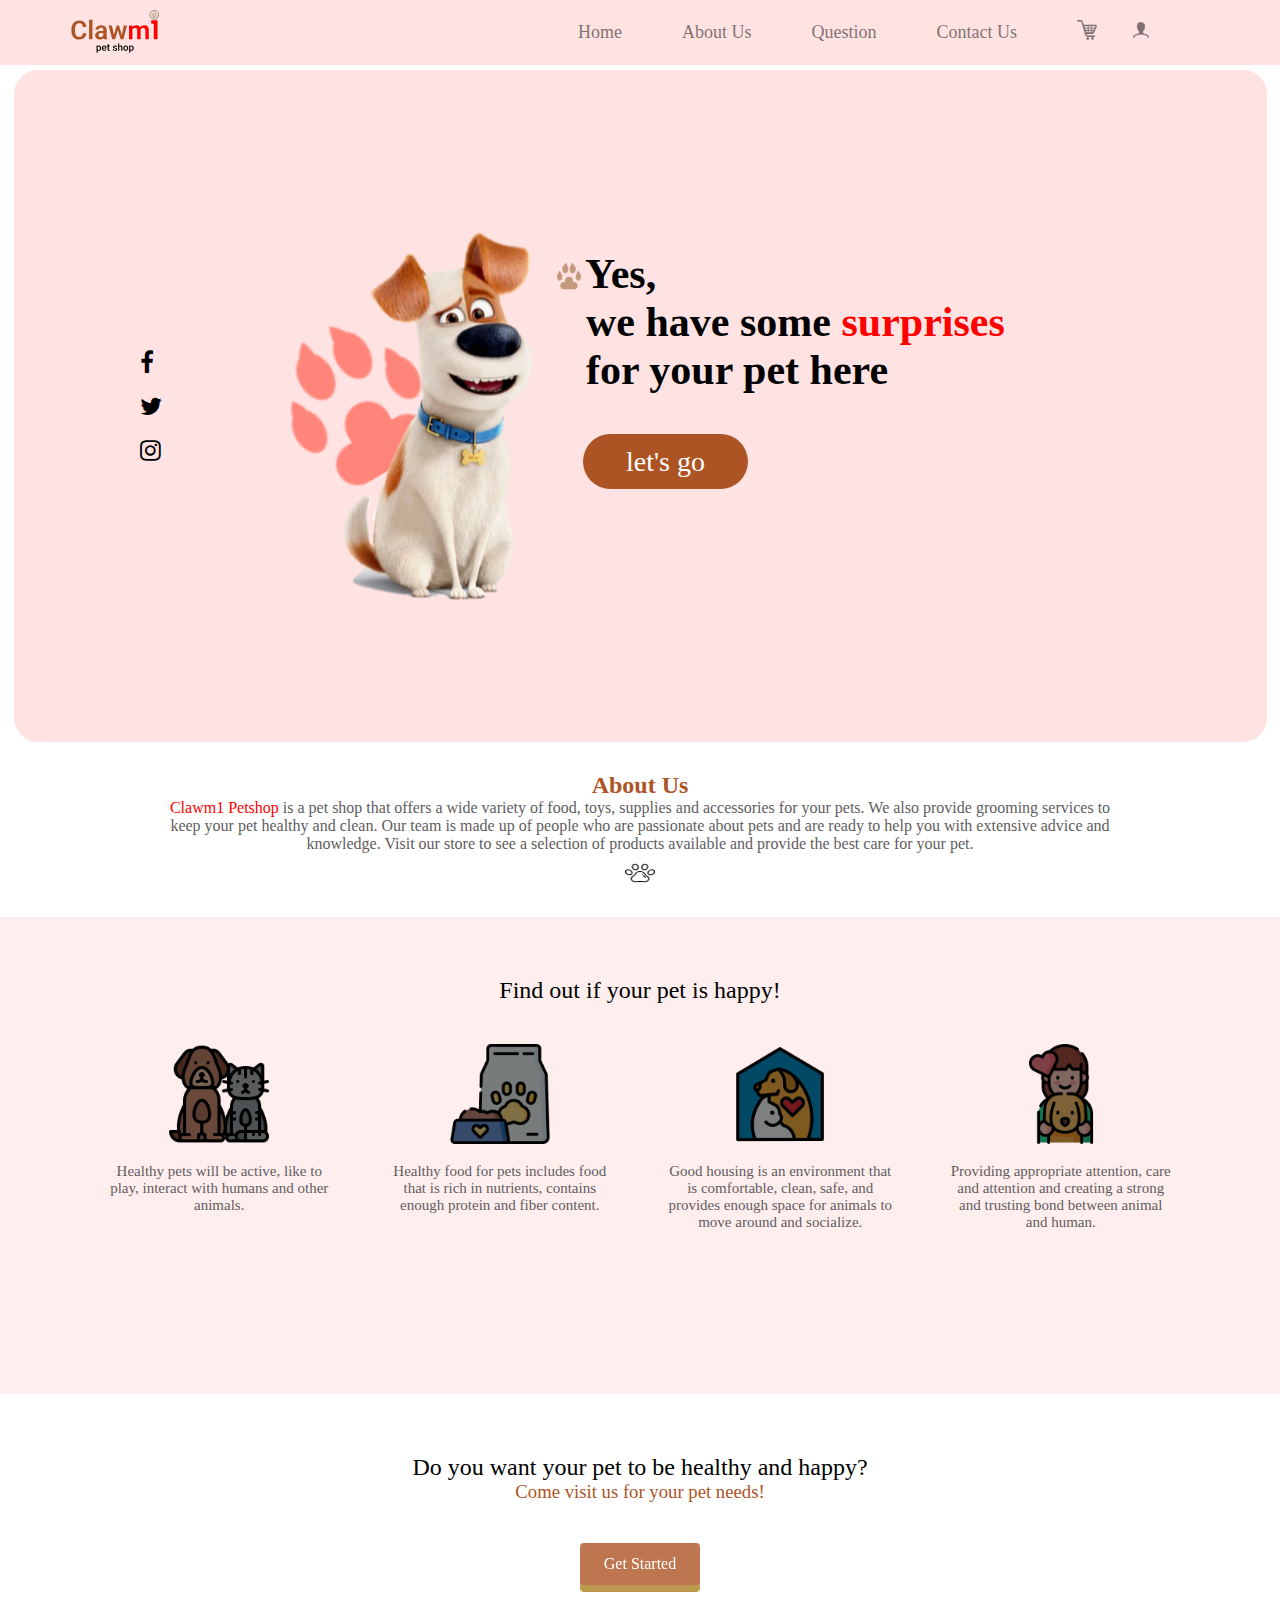
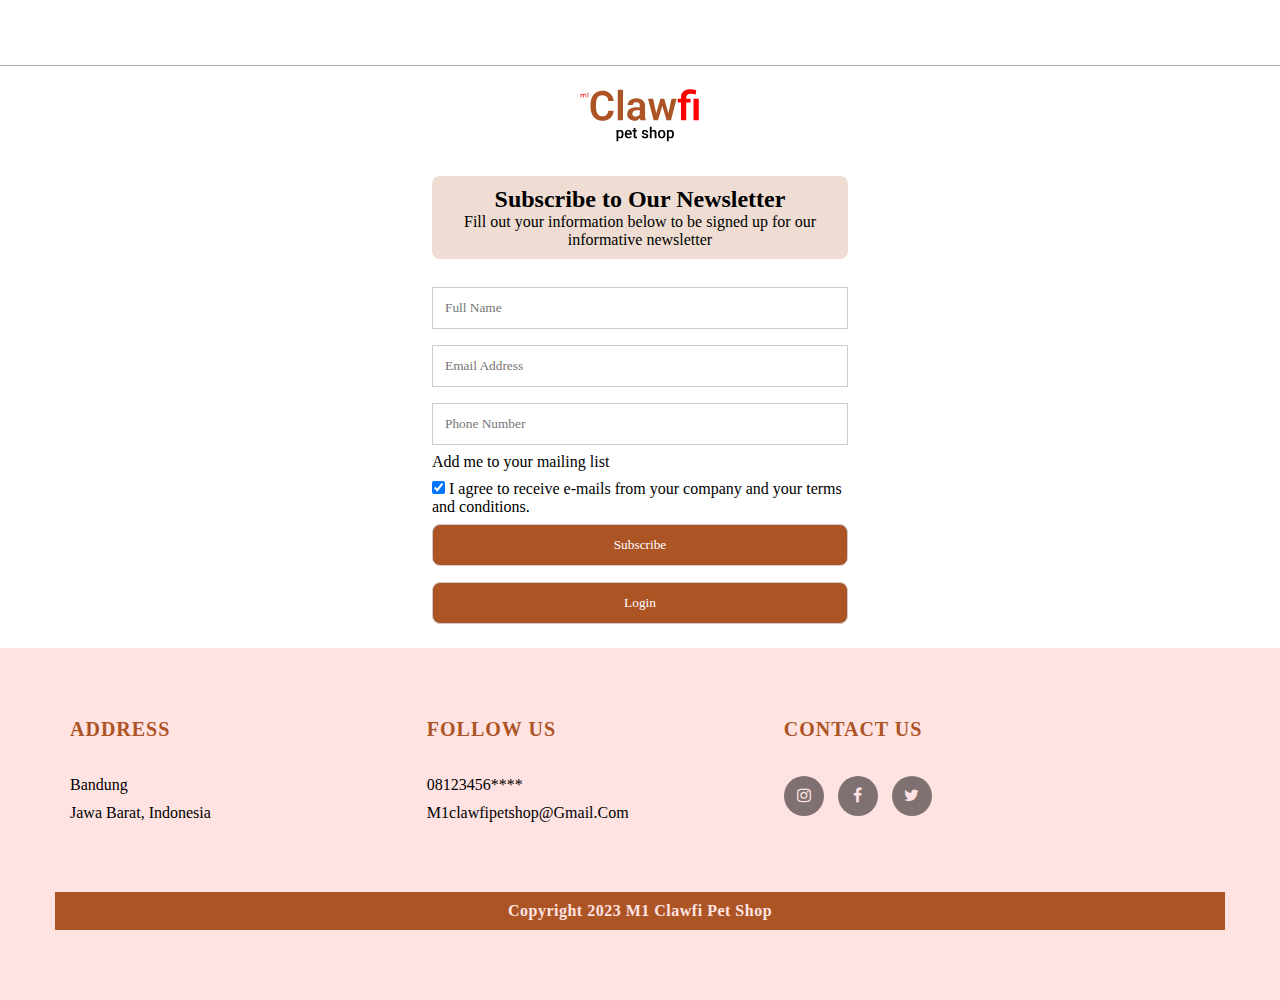
==== index.html @ f713b825 "assesment Team M1 Project" ====
<!DOCTYPE html>
<html lang="en">
    <head>
        <title>Pet Shop</title>
        <meta charset="UTF-8">
        <meta name="viewport" content="width=device-width, initial-scale=1.0">
        <!-- header part -->
        <link rel="stylesheet" href="./m1-header/stylesheet.css">
        <link rel="stylesheet" href="./m1-header/responsive.css">

        <!-- content part -->
        <link rel="stylesheet" href="./m1-content/stylesheet.css">
        <link rel="stylesheet" href="./m1-content/responsive.css">

         <!--form part-->
         <link rel="stylesheet" href="./m1-form/form.css">

         <!--footer part-->
         <link rel="stylesheet" href="./m1-footer/stylesheet.css">
         <link rel="stylesheet" href="./m1-footer/responsive.css">

        <!-- main part -->
        <link href="css/style.css" rel="stylesheet">
        <link rel="stylesheet" href="css/responsive.css">
        <link rel="stylesheet" href="//maxcdn.bootstrapcdn.com/font-awesome/4.5.0/css/font-awesome.min.css">
        <link rel="preconnect" href="https://fonts.googleapis.com">
        <link rel="preconnect" href="https://fonts.gstatic.com" crossorigin>
        <link href="https://fonts.googleapis.com/css2?family=Lato:ital,wght@0,400;0,700;1,300&display=swap" rel="stylesheet">

    </head>
    <body>
         <!-- header part -->
        <header>
            <div class="container-header">
              <div class="header-left">
                <img class="logo" src="./m1-header/asset/clawmi.svg">
              </div>
              <!-- Tambahkan ikon menu di sini -->
              <span class="fa fa-bars menu-icon"></span>
              <div class="header-right">
                <a class="link" href="#">Home</a>
                <a class="link" href="#">About Us</a>
                <a class="link" href="#">Question</a>
                <a class="link" href="#">Contact Us</a>
                <a class="btn-cart" href="#"> <img src="./m1-header/asset/icons8-shopping-cart-26.png" width="30px" height="20px"></a>
                <a class="btn-cart" href="#"> <img src="./m1-header/asset/icons8-head-massage-area-30.png" width="30px" height="20px"></a>   
            </div>
          </header>
           <!-- main part -->
        <div class="main">
            <div class="container">
                <div class="set-icon">
                    <a href="#" class="icon-item fa fa-facebook"></a>
                    <a href="#" class="icon-item fa fa-twitter"></a>
                    <a href="#" class="icon-item fa fa-instagram"></a>
                </div>
                <div class="img-wrapper">
                    <img class="paw" src="./css/assets/paweneed-1.svg" alt="paw">
                    <div class="img-wrapper-child">
                        <img class="the-dogo" src="./css/assets/dogo-max.svg" alt="dogo">
                    </div>
                </div>
                    <div class="main-text">
                        <div class="text-wrapper">
                            <span class="pawholder">
                                <img src="./css/assets/itsbrown-1.svg" alt="paw">
                            </span>
                            <h1>Yes,</h1>
                            <div class="left-dikit">
                                <h1>we have some <span class="span-text">surprises</span></h1>
                                <h1>for your pet here</h1>
                            </div>
                                <div class="btn btn-main">
                                    <a href="#">let's go</a>
                                </div>
                                <div class="set-icon-bottom">
                                    <a href="#" class="icon-res fa fa-facebook fb"></a>
                                    <a href="#" class="icon-res fa fa-twitter tw" ></a>
                                    <a href="#" class="icon-res fa fa-instagram ig"></a>
                                </div>
                                <div class="img-res">
                                    <img src="./css/assets/andro-res-nobg.png" alt="">
                                </div>
                            </div>
                        </div>
                    </div>
            </div>
        </div>
        <!-- content part -->
        <div class="about-wrapper">
            <div class="container-content">
              <div class="about-us">
                <h2>About Us</h2>
                <p>
                  <span>Clawm1 Petshop</span> is a pet shop that offers a wide variety
                  of food, toys, supplies and accessories for your pets. We also
                  provide grooming services to keep your pet healthy and clean. Our
                  team is made up of people who are passionate about pets and are
                  ready to help you with extensive advice and knowledge. Visit our
                  store to see a selection of products available and provide the best
                  care for your pet.
                </p>
                <img src="./m1-content/asset/track.png" width="30px" height="30px" />
              </div>
            </div>
          </div>
          <div class="benefit-wrapper">
            <div class="container-content">
              <div class="heading">
                <h2>Find out if your pet is happy!</h2>
              </div>
              <div class="benefits">
                <div class="benefit">
                  <div class="benefit-icon">
                    <img src="./m1-content/asset/pets.png" width="100px" height="100px" />
                  </div>
                  <p class="txt-contents">
                    Healthy pets will be active, like to play, interact with humans
                    and other animals.
                  </p>
                </div>
                <div class="benefit">
                  <div class="benefit-icon">
                    <img src="./m1-content/asset/pet-food.png" width="100px" height="100px" />
                  </div>
                  <p class="txt-contents">
                    Healthy food for pets includes food that is rich in nutrients,
                    contains enough protein and fiber content.
                  </p>
                </div>
                <div class="benefit">
                  <div class="benefit-icon">
                    <img src="./m1-content/asset/pet-house.png" width="100px" height="100px" />
                  </div>
                  <p class="txt-contents">
                    Good housing is an environment that is comfortable, clean, safe,
                    and provides enough space for animals to move around and
                    socialize.
                  </p>
                </div>
                <div class="benefit">
                  <div class="benefit-icon">
                    <img src="./m1-content/asset/dog.png" width="100px" height="100px" />
                  </div>
                  <p class="txt-contents">
                    Providing appropriate attention, care and attention and creating a
                    strong and trusting bond between animal and human.
                  </p>
                </div>
              </div>
            </div>
          </div>
          <div class="message-wrapper">
            <div class="container-content">
              <div class="heading">
                <h2>Do you want your pet to be healthy and happy?</h2>
                <h3>Come visit us for your pet needs!</h3>
              </div>
              <span class="btn-content message">Get Started</span>
            </div>
          </div>
        <!--form part-->
        <div class="container-form">
            <div class="form-logo">
              <img src="./m1-form/clawlogo.svg" alt="" />
            </div>
            <div class="form-detail">
              <h2>Subscribe to Our Newsletter</h2>
              <p>
                Fill out your information below to be signed up for our informative
                newsletter
              </p>
            </div>
      
            <div class="form-input">
              <form action="#">
                <input type="text" placeholder="Full Name" name="name" required />
                <input type="text" placeholder="Email Address" name="mail" required />
                <input type="text" placeholder="Phone Number" name="phone" required />
                <label>Add me to your mailing list</label><br />
                <input type="checkbox" checked="checked" name="subscribe" /> I agree
                to receive e-mails from your company and your terms and conditions.
                <div class="button-form">
                  <div class="submit">
                    <input type="submit" value="Subscribe" />
                  </div>
                  <div class="login">
                    <input type="submit" value="Login" />
                  </div>
                </div>
              </form>
            </div>
          </div>
        <!--footer part-->
        <div class="footer">
            <div class="container-footer">
                <div class="row">
                    <div class="footer-item">
                        <h3>ADDRESS</h3>
                        <ul>
                            <li><a href="#">Bandung</a></li>
                            <li><a href="#">Jawa Barat, Indonesia</a></li>
                        </ul>
                    </div>
            
                    <div class="footer-item">
                        <h3>FOLLOW US</h3>
                        <ul>
                            <li><a href="#">08123456****</a></li>
                            <li><a href="#">m1clawfipetshop@gmail.com</a></li>
                        </ul>
                    </div>
            
                    <div class="footer-item">
                        <h3>CONTACT US</h3>
                        <div class="btn-footer">
                            <a href="#" class="btn instagram" ><span class="fa fa-instagram"></span></a>
                            <a href="#" class="btn facebook" ><span class="fa fa-facebook"></span></a>
                            <a href="#" class="btn twitter" ><span class="fa fa-twitter"></span></a>
                        </div>
                    </div>
                </div>
                <div class="footer-copyright">
                    <h4>Copyright 2023 M1 Clawfi Pet Shop</h4>
                </div>
            </div>
        </div>
    </body>
</html>
---- m1-header/stylesheet.css ----
* {
    box-sizing: border-box;
  }
  
  body {
    margin: 0;
    font-family: "Poppins";
  }
  
  a {
    text-decoration: none;
  }
  
  .clear {
    clear: left;
  }
  
  .container-header {
    max-width: 1170px;
    width: 100%;
    padding: 0 15px;
    margin: 0 auto;
  }
  
  header {
    height: 65px;
    width: 100%;
    background-color: #ffe3e3;
    position :fixed;
    top: 0; 
    z-index: 10;
  }
  
  .logo {
    width: 90px;
    margin-top: 10px;
    
  }
  
  .header-left {
    float: left;
  }
  
  .header-right {
    float: right;
    margin-right: 40px;
  }
  
  .link{
    line-height: 65px;
    font-size: 18px;
    padding: 0 30px;
    color: #000000;
    float: left;
    opacity: 0.5;
    transition: all 0.5s;
    text-decoration: none;
    
 }
  
  .link:hover {
    color: #000000 ;
    padding: 0 30px;
    opacity: 0.3px;
    font-size: 20px;
    text-decoration: underline #da4525;
    transition: 0.5s ease;
    opacity: 1;

 }
 
 .btn-cart img {
    width: 50px;
    opacity: 0.5;
    margin-top: 20px;
    padding-left: 30px;
  }

  .btn-cart img:hover {
    filter: brightness(50%);
    transform: scale(1.1);
    opacity: 1;
  }

  /* Tambahkan CSS untuk menu-icon */
  .menu-icon{
    color: #ffe3e3;
    float: right;
    font-size: 50px;
    padding: 10px 0;
    /* Gantikan property display ke none */
    display:none;
    margin-right: 5px;
  }
---- m1-header/responsive.css ----
/* Untuk Tablet */
@media only screen and (max-width: 1000px){
  .header-right a{
    font-size: 14px;
    padding: 10px;
  }

  .link:hover {
    color: #000000 ;
    padding: 0 30px;
    opacity: 0.3px;
    font-size: 10px;
    text-decoration: underline #da4525;
    transition: 0.5s ease;
    opacity: 1;
}

  .container-header span{
    font-size: 32px;
  }
}
  /* Untuk Smartphone */
  @media only screen and (max-width: 670px) {
    .header-right{
      display:none;
    }
    .menu-icon{
      color: #ad5425;
      font-size: 32px;
      line-height: 30px;
    }

  }
---- m1-content/stylesheet.css ----
* {
  box-sizing: border-box;
}

body {
  margin: 0;
  font-family: "Poppins";
}

a {
  text-decoration: none;
}

.container-content {
  width: 100%;
  padding: 0 15px;
  margin: 0 auto;
}

.about-wrapper {
  padding-left: 5%;
  padding-right: 5%;
  background-color: white;
  text-align: center;
}

.about-us {
  padding: 30px 80px 30px 80px;
}

.about-us h2 {
  color: #ad5425;
}

.about-us p {
  color: #5f5d60;
}

.about-us span {
  color: #ff0000;
}

.about-us img {
  padding-top: 10px;
}

.benefit-wrapper {
  padding-left: 5%;
  padding-right: 5%;
  padding-bottom: 350px;
  background-color: #ffeeee;
  text-align: center;
}

.heading {
  padding-top: 60px;
  padding-bottom: 40px;
}

.heading h2 {
  font-weight: normal;
  color: #000000;
}

.heading h3 {
  color: #ad5425;
}

.benefit {
  float: left;
  width: 25%;
}

.benefit-icon {
  position: relative;
}

.benefit-icon img {
  cursor: pointer;
  transition: transform 2s, filter 1.5s ease-in-out;
  transform-origin: center center;
  filter: brightness(50%);
}

.benefit-icon img:hover {
  filter: brightness(100%);
  transform: scale(1.3);
}

.txt-contents {
  width: 80%;
  display: inline-block;
  margin-top: 15px;
  font-size: 15px;
  color: #5f5d60;
}

.heading h3 {
  font-weight: normal;
}

.message-wrapper {
  border-bottom: 1px solid #b3aeb5;
  padding-bottom: 80px;
  text-align: center;
}

.message {
  padding: 15px 40px;
  background-color: #ad5425;
  cursor: pointer;
  box-shadow: 0 7px #ad8025;
}

.message:active {
  position: relative;
  top: 7px;
  box-shadow: none;
}

.btn-content {
  padding: 12px 24px;
  color: white;
  display: inline-block;
  opacity: 0.8;
  border-radius: 4px;
}

.btn-content:hover {
  opacity: 1;
}
---- m1-content/responsive.css ----
/* Untuk Tablet */
@media all and (max-width: 1000px) {
  .heading h2 {
    font-size: 20px;
  }
  .benefit {
    width: 50%;
    padding-bottom: 50px;
  }
  .benefit-wrapper {
    height: 800px;
  }
}

/* Untuk Smartphone */
@media all and (max-width: 670px) {
  .about-us {
    width: 100%;
    padding-bottom: 50px;
    height: 300px;
    overflow-y: scroll;
  }

  .about-us h2 {
    font-size: 24px;
    padding-bottom: 25px;
  }

  .btn-content {
    width: 100%;
  }

  .heading h2 {
    font-size: 20px;
  }

  .benefit {
    width: 100%;
    padding-bottom: 50px;
  }

  .benefit-wrapper {
    height: 1300px;
  }
}
---- m1-form/form.css ----
/*START STYLE CSS FOR UNIVERSAL */
* {
  margin: 0;
  padding: 0;
  box-sizing: border-box;
}
/*END STYLE CSS FOR UNIVERSAL */

/*START STYLE CSS FORMULIR */
input[type="text"] {
  width: 100%;
  padding: 12px;
  margin: 8px 0;
  display: inline-block;
  border: 1px solid #ccc;
  box-sizing: border-box;
}
label {
  margin-top: 20px;
}
input[type="checkbox"] {
  margin: 0;
  margin-top: 10px;
}
input[type="submit"] {
  background-color: #ad5425;
  color: white;
  border: none;
  width: 100%;
  padding: 12px;
  margin: 8px 0;
  border-radius: 8px;
  display: inline-block;
  border: 1px solid #ccc;
  box-sizing: border-box;
  cursor: pointer;
}

input[type="submit"]:hover {
  opacity: 0.8;
}

.container-form {
  width: 35%;
  padding: 16px;
  margin: 0 auto;
}
.form-logo {
  text-align: center;
}
.form-logo img {
  width: 30%;
}
.form-detail {
  width: 100%;
  padding: 10px;
  background-color: rgba(173, 84, 37, 0.2);
  margin-top: 30px;
  margin-bottom: 20px;
  text-align: center;
  border-radius: 8px;
}
/*END STYLE CSS FORMULIR */

/* START RESPONSIVE STYLE CSS FORMULIR */

/*untuk layar device berukuran besar*/
@media all and (max-width: 1000px) {
  .container-form {
    width: 50%;
  }
}

/*untuk layar device berukuran sedang*/
@media all and (max-width: 670px) {
  .container-form {
    width: 80%;
  }
}

/*untuk layar device berukuran kecil*/
@media all and (max-width: 450px) {
  .container-form {
    width: 100%;
  }
}
/* END RESPONSIVE STYLE CSS FORMULIR */
---- m1-footer/stylesheet.css ----
* {
    margin: 0;
    padding: 0;
}

.footer {
    background-color: #ffe3e3;
    box-sizing: border-box;
    padding: 70px 0;
}

.container-footer {
    max-width: 1170px;
    margin: auto;
}

.row {
    display: flex;
    flex-wrap: wrap;
}

ul {
    list-style: none;
}

.footer-item {
    width: 30.5%;
    padding: 0 15px;
}

.footer-item h3 {
    color: #ad5425;
    font-size: 20px;
    margin-bottom: 35px;
    letter-spacing: 1px;
    text-transform: capitalize;
    position: relative;
}

.footer-item ul li {
    margin-bottom: 10px;
}

.footer-item ul li a {
    font-size: 16px;
    color: black;
    text-decoration: none;
    text-transform: capitalize;
    display: block;
    cursor: default;
    transition: all 0.3s ease;
}

.footer-item .btn-footer a {
    color: #ffe3e3;
    text-align: center;
    display: inline-block;
    height: 40px;
    width: 40px;
    background-color: rgba(0, 0, 0, 0.5);
    margin: 0 10px 10px 0px;
    line-height: 40px;
    border-radius: 50%;
    transition: all 0.5s ease;
}

.footer-item .btn-footer a:hover {
    color: white;
    background-color: black;
}

.footer-copyright {
    background-color: #ad5425;
    color: #ffe3e3;
    text-align: center;
    width: 100%;
    font-size: 16px;
    letter-spacing: 0.5px;
    padding: 10px 0;
    margin-top: 60px;
}
---- m1-footer/responsive.css ----
@media (max-width: 1000px) {
    .footer-item {
        width: 100%;
    }
}

@media (max-width: 670px) {
    .footer-item {
        width: 100%;
        padding: 0 15px;
        margin-bottom: 30px;
    }
}
---- css/style.css ----
* {
    box-sizing: border-box;
    font-family: poppins;
  }

html, body,
ul, ol, li,
h1, h2, h3, h4, h5, h6, p, div {
  margin: 0;
  padding: 0;
}
.main{
   margin: auto ;
   max-width: 1253px;
   height: 672px;
   align-items: center;
   background-color: #ffe3e3;
   border-radius: 24px;
   margin-top: 70px;
}
.container{
 display: flex;
 max-width: 1170px;
 padding: 0 15px;
 margin: 0 auto;
 transition: all 0.5s;
}
.img-wrapper{
    padding-right: 30px;
    margin-left: 75px;
    position: relative;
    width: 306px;
}

.paw{
    width: 205px;
    height: 205px;
    padding-top: 20px;
    transform: rotate(-30deg);
    position: relative;
    bottom: -220px;
}

.img-wrapper-child{
    position: absolute;
    top: 100px;
}
.the-dogo{
    width: 306px;
    height: 494px;
    padding-left: 70px;
}


.icon-item{
    text-decoration: none;
    display: inline-block;
    padding: 10px;
    color: black;
    transition: all 0.5s;
}
.set-icon{
    display: flex;
    flex-direction: column;
    justify-content: center;
    height: 672px;
    font-size: 24px;
    margin-left: 60px;

}

.pawholder img{
    width: 32px;
    float: left; 
    padding-top: 10px;
}

.main-text{
   padding-left: 20px;
   height: 672px;
   padding: 180px 0 100px 0
}

.text-wrapper{
    margin: 0;
    width: 540px;
    height: auto;

}
.text-wrapper h1{
    font-size: 42px;
}
.left-dikit{
    margin-left: 33px;
}

.span-text{
    color: #ff0000;
}

.btn{
    width: 165px;
    height: 55px;
    opacity: 1;
    transition: all 0.5s;
}

.btn:hover{
    opacity: 0.5;
}

.btn-main{
    background-color: #ad5425;
    border-radius: 50px;
    text-align: center;
    line-height: 55px;
    margin-top: 40px;
    margin-left: 30px;
}

.btn-main a{
    text-decoration: none;
    color: white;
    font-size: 28px;
}

.clear{
    clear: left;
}

.set-icon-bottom{
    display: none;
    margin-top: 50px;
    font-size: 42px;
}

.img-res{
    display: none;
}
---- css/responsive.css ----
@media only screen and (max-width: 1000px){

    .img-wrapper-child img{
        width: 100%;
    }
    
    .text-wrapper h1{
        font-size: 32px;
        padding-left: 20px;
    }

    .set-icon{
        display: none;
    }

    .icon-res{
        padding: 30px;
        font-size: 32px;
        transition: all 0.5s;
    }
    
    .img-wrapper{
        margin-left: 0;
       
    }
    .left-dikit{
        margin-left: 18px;
    }

    .set-icon-bottom{
        display: block;
    }
    .set-icon-bottom a{
        font-size: 32;
    }
    .fb{
        color: #4267B2;
        opacity: 0.5;
    }

    .fb:hover{
        opacity: 1;
    }

    .tw{
        color: #1DA1F2;
        opacity: 0.5;
    }
    .tw:hover{
        opacity: 1;
    }

    .ig{
        color: #f09433; 
        opacity: 0.5;
    }

    .ig:hover{
        opacity: 1;
    }
}

@media only screen and (max-width: 670px){
    .main{
        padding: 0 20px;
        height: 650px;
    }
    
    .pawholder img{
        padding-top: 0;
    }

    .text-wrapper{
        width: 100%;
    }
    .img-wrapper{
        display: none;
    }

    .container{
        max-width: 670px;
        margin: 0;
        padding: 0;
    }

    .left-dikit{
        margin-left: 18px;
    }

    .text-wrapper h1{
        font-size: 24px;
    }
    
    .set-icon-bottom{
        display: block;
        margin-top: 20px;
        text-align: center;
    }

    .icon-res{
        text-decoration: none;
        display: inline-block;
        font-size: 42px;
        padding-top: 0;
    }

    .main-text{
        padding: 100px 0 50px 0;
        width: 100%;
    }

    .btn{
        opacity: 1;
        height: 40px;
        width: 50%;
    }

    .btn-main{
        width: 100%;
        margin-right: 33px;
        line-height: 40px;
        margin-left: 0;
        padding: 0 20px;
    }
    .btn-main a{
        font-size: 24px;
    }

    .space-right{
        display: block;
        margin-right: 33px;
    }

    .img-res{
        display: block;
        background-size: cover;
    }

    .img-res img{
        width:100%;
        transition: all 0.5s;
    }

    
}


.icon-res{
    text-decoration: none;
    display: inline-block;
}

.space-right{
    display: none;
}
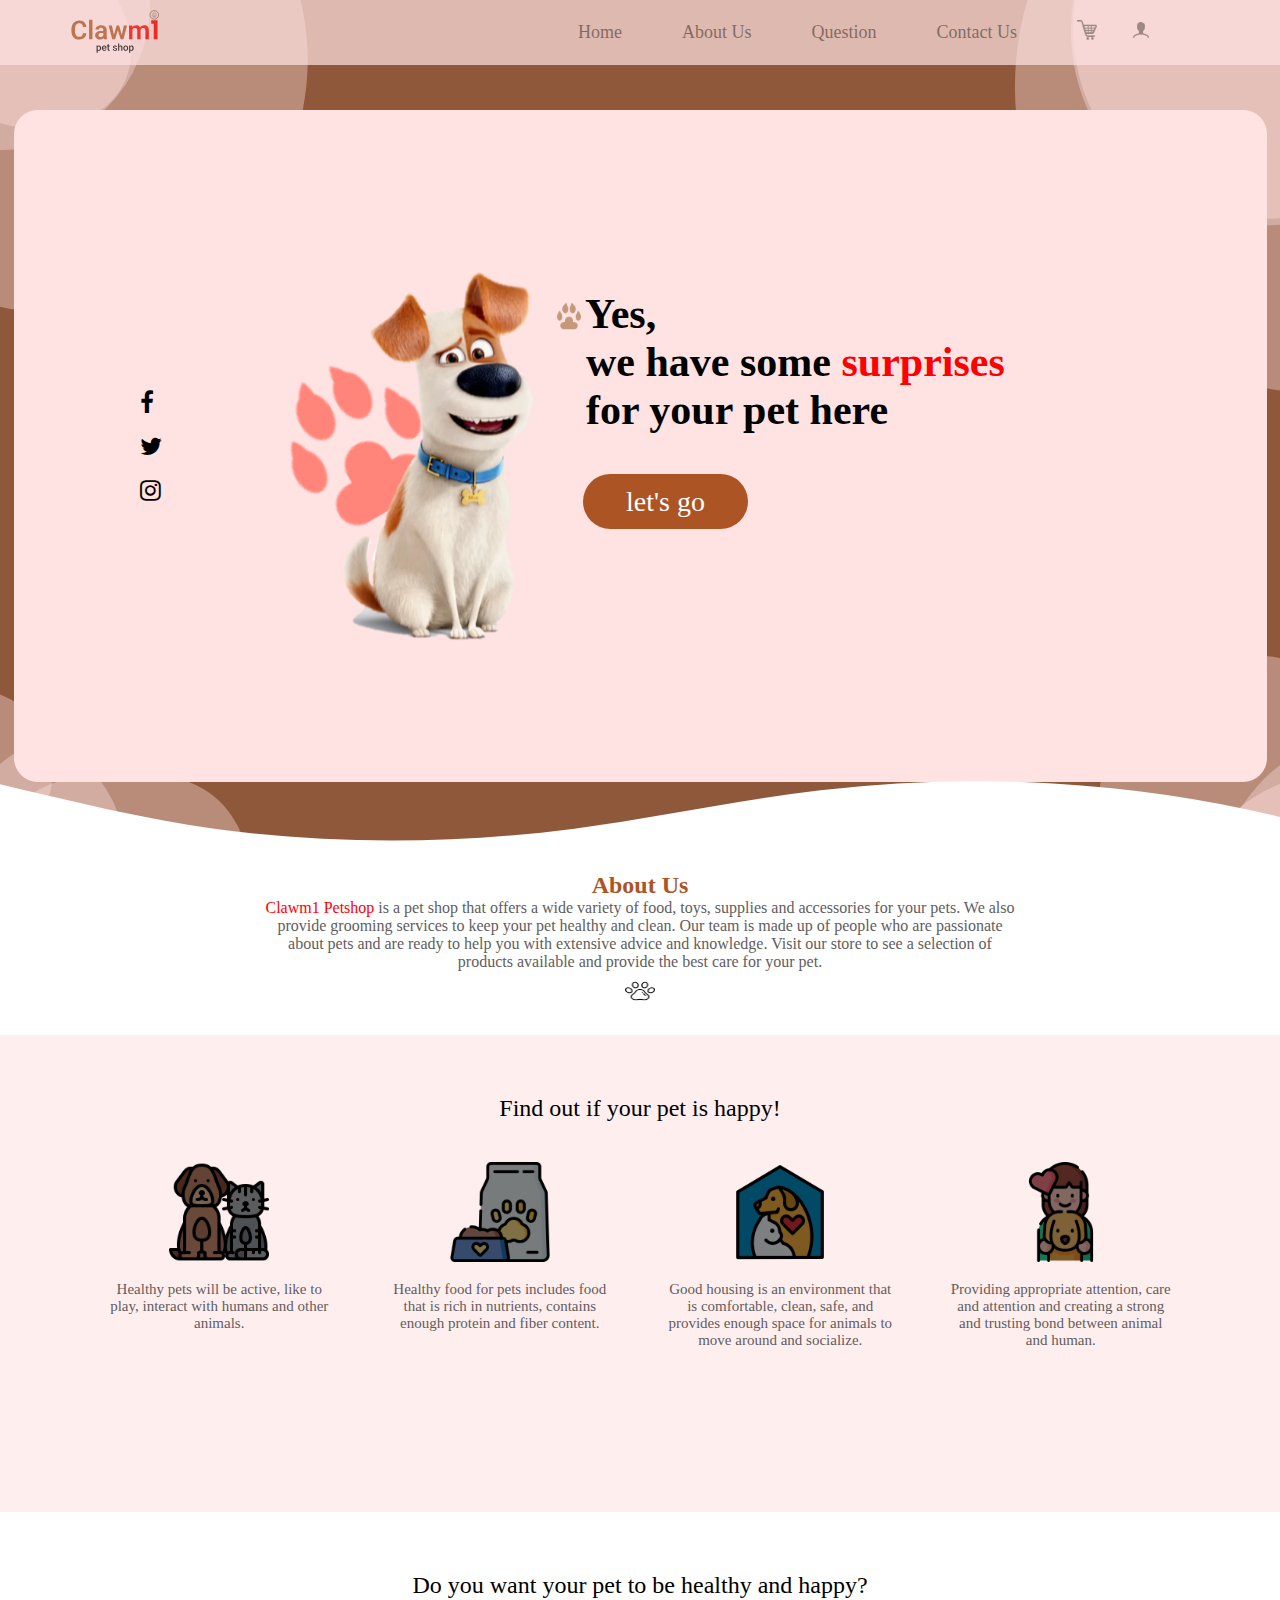
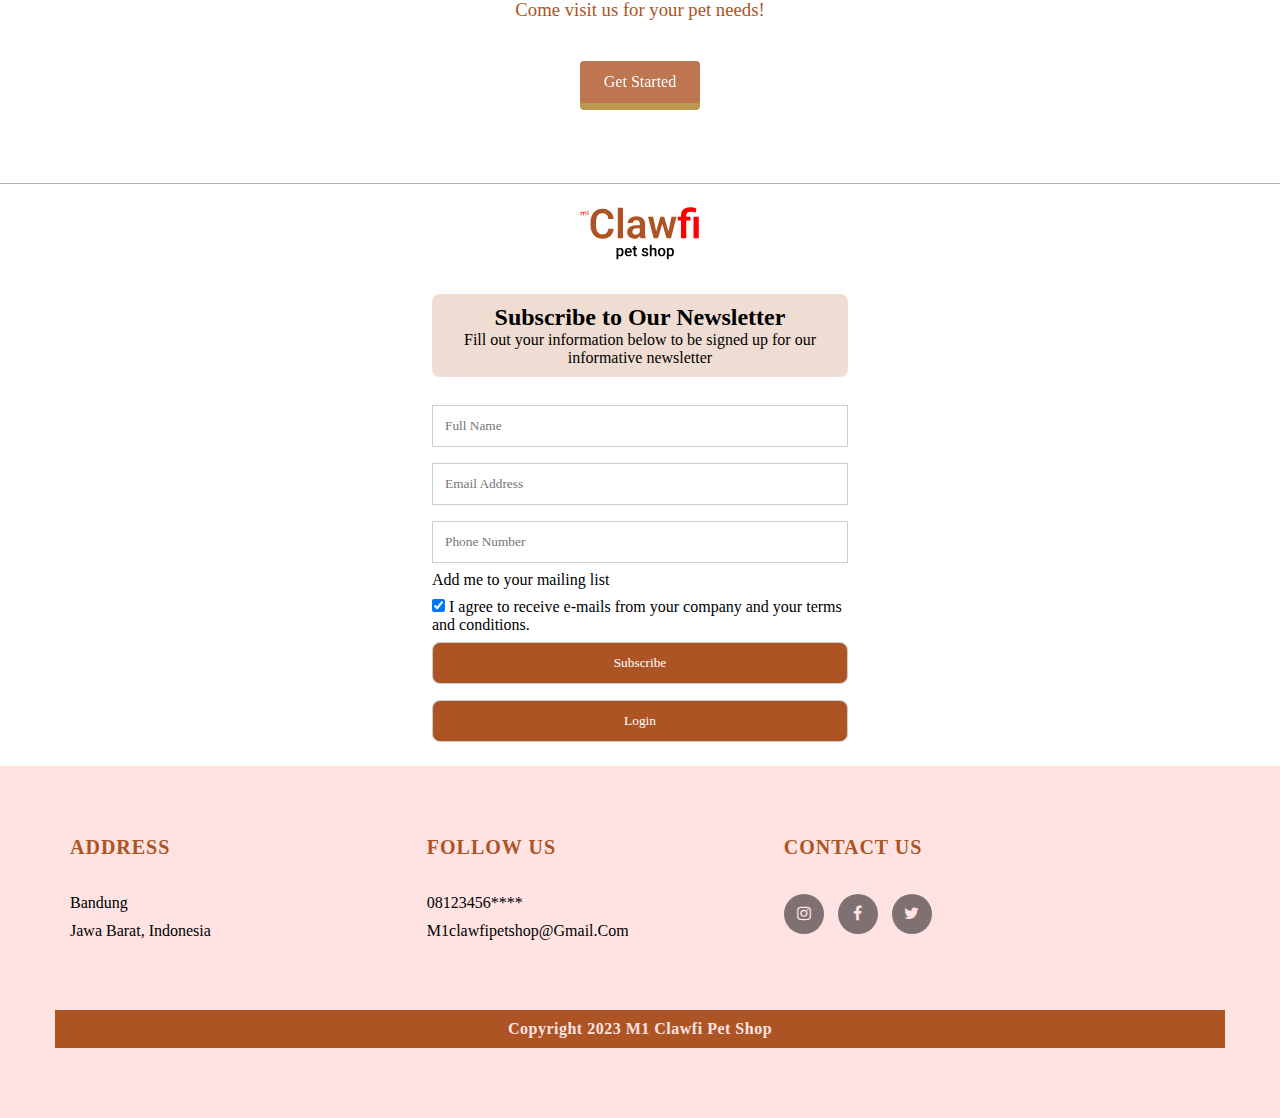
==== commit 4a3a1456: "update bagian main dan header" ====
--- a/index.html
+++ b/index.html
@@ -47,6 +47,7 @@
             </div>
           </header>
            <!-- main part -->
+        <div class="main-wrapper">
         <div class="main">
             <div class="container">
                 <div class="set-icon">
@@ -85,7 +86,13 @@
                         </div>
                     </div>
             </div>
+            <div class="custom-shape-divider-bottom-1679064537">
+              <svg data-name="Layer 1" xmlns="http://www.w3.org/2000/svg" viewBox="0 0 1200 120" preserveAspectRatio="none">
+                  <path d="M321.39,56.44c58-10.79,114.16-30.13,172-41.86,82.39-16.72,168.19-17.73,250.45-.39C823.78,31,906.67,72,985.66,92.83c70.05,18.48,146.53,26.09,214.34,3V0H0V27.35A600.21,600.21,0,0,0,321.39,56.44Z" class="shape-fill"></path>
+              </svg>
+          </div>
         </div>
+      </div>
         <!-- content part -->
         <div class="about-wrapper">
             <div class="container-content">
--- a/m1-header/stylesheet.css
+++ b/m1-header/stylesheet.css
@@ -29,6 +29,7 @@
     position :fixed;
     top: 0; 
     z-index: 10;
+    opacity: 0.7;
   }
   
   .logo {
--- a/m1-header/responsive.css
+++ b/m1-header/responsive.css
@@ -7,9 +7,10 @@
 
   .link:hover {
     color: #000000 ;
-    padding: 0 30px;
+    padding-top: 30px;
+    padding: 0 20px;
     opacity: 0.3px;
-    font-size: 10px;
+    font-size: 14px;
     text-decoration: underline #da4525;
     transition: 0.5s ease;
     opacity: 1;
@@ -17,6 +18,19 @@
 
   .container-header span{
     font-size: 32px;
+  }
+
+  .btn-cart img{
+    width: auto;
+    padding-left: 20px;
+  }
+
+  .header-right{
+    margin-right: 10px;
+  }
+
+  .link{
+    line-height: 45px;
   }
 }
   /* Untuk Smartphone */
--- a/m1-content/stylesheet.css
+++ b/m1-content/stylesheet.css
@@ -25,7 +25,7 @@
 }
 
 .about-us {
-  padding: 30px 80px 30px 80px;
+  padding: 30px 180px 30px 180px;
 }
 
 .about-us h2 {
--- a/m1-content/responsive.css
+++ b/m1-content/responsive.css
@@ -1,5 +1,10 @@
 /* Untuk Tablet */
 @media all and (max-width: 1000px) {
+
+  .about-us {
+    padding: 30px 10px 30px 10px;
+  }
+
   .heading h2 {
     font-size: 20px;
   }
@@ -17,8 +22,7 @@
   .about-us {
     width: 100%;
     padding-bottom: 50px;
-    height: 300px;
-    overflow-y: scroll;
+    height: 450px;
   }
 
   .about-us h2 {
@@ -40,6 +44,6 @@
   }
 
   .benefit-wrapper {
-    height: 1300px;
+    height: 1250px;
   }
 }
--- a/css/style.css
+++ b/css/style.css
@@ -9,14 +9,20 @@
   margin: 0;
   padding: 0;
 }
+
+.main-wrapper{
+    padding: 30px 0;
+    position: relative;
+    background-image: url("data:image/svg+xml,%3csvg xmlns='http://www.w3.org/2000/svg' version='1.1' xmlns:xlink='http://www.w3.org/1999/xlink' xmlns:svgjs='http://svgjs.com/svgjs' width='1440' height='1000' preserveAspectRatio='none' viewBox='0 0 1440 1000'%3e%3cg mask='url(%26quot%3b%23SvgjsMask1048%26quot%3b)' fill='none'%3e%3crect width='1440' height='1000' x='0' y='0' fill='rgba(143%2c 88%2c 58%2c 1)'%3e%3c/rect%3e%3cpath d='M-193.16 59.82 a252.98 252.98 0 1 0 505.96 0 a252.98 252.98 0 1 0 -505.96 0z' fill='rgba(255%2c 227%2c 227%2c 0.38)' class='triangle-float1'%3e%3c/path%3e%3cpath d='M-139.99 6.66 a146.65 146.65 0 1 0 293.3 0 a146.65 146.65 0 1 0 -293.3 0z' fill='rgba(255%2c 227%2c 227%2c 0.38)' class='triangle-float2'%3e%3c/path%3e%3cpath d='M40.906%2c131.672C74.604%2c131.559%2c108.779%2c119.002%2c125.358%2c89.664C141.719%2c60.711%2c134.795%2c25.069%2c117.034%2c-3.047C100.538%2c-29.161%2c71.779%2c-43.074%2c40.906%2c-44.024C8.037%2c-45.036%2c-26.142%2c-35.741%2c-43.797%2c-7.997C-62.639%2c21.611%2c-62.728%2c60.224%2c-44.53%2c90.232C-26.939%2c119.239%2c6.982%2c131.785%2c40.906%2c131.672' fill='rgba(255%2c 227%2c 227%2c 0.38)' class='triangle-float2'%3e%3c/path%3e%3cpath d='M1020.03 86.64 a306.61 306.61 0 1 0 613.22 0 a306.61 306.61 0 1 0 -613.22 0z' fill='rgba(255%2c 227%2c 227%2c 0.38)' class='triangle-float1'%3e%3c/path%3e%3cpath d='M1076.07 30.59 a194.52 194.52 0 1 0 389.04 0 a194.52 194.52 0 1 0 -389.04 0z' fill='rgba(255%2c 227%2c 227%2c 0.38)' class='triangle-float1'%3e%3c/path%3e%3cpath d='M1078.17 28.51 a190.34 190.34 0 1 0 380.68 0 a190.34 190.34 0 1 0 -380.68 0z' fill='rgba(255%2c 227%2c 227%2c 0.38)' class='triangle-float1'%3e%3c/path%3e%3cpath d='M-107.62 774.28 a81.9 81.9 0 1 0 163.8 0 a81.9 81.9 0 1 0 -163.8 0z' fill='rgba(255%2c 227%2c 227%2c 0.38)' class='triangle-float2'%3e%3c/path%3e%3cpath d='M94.942%2c1040.03C149.347%2c1040.668%2c204.141%2c1020.801%2c232.292%2c974.241C261.337%2c926.202%2c261.885%2c863.135%2c229.71%2c817.133C200.967%2c776.037%2c144.938%2c773.934%2c94.942%2c777.864C53.019%2c781.159%2c16.178%2c801.047%2c-7.529%2c835.78C-35.417%2c876.638%2c-59.123%2c926.868%2c-36.94%2c971.084C-13.099%2c1018.606%2c41.779%2c1039.407%2c94.942%2c1040.03' fill='rgba(255%2c 227%2c 227%2c 0.38)' class='triangle-float3'%3e%3c/path%3e%3cpath d='M42.884%2c949.463C77.224%2c947.941%2c97.922%2c914.212%2c112.558%2c883.11C124.726%2c857.253%2c124.973%2c828.458%2c111.745%2c803.127C97.33%2c775.522%2c74.026%2c749.741%2c42.884%2c749.685C11.675%2c749.629%2c-10.748%2c775.883%2c-26.405%2c802.88C-42.132%2c829.996%2c-51.775%2c861.461%2c-38.379%2c889.801C-22.987%2c922.363%2c6.902%2c951.058%2c42.884%2c949.463' fill='rgba(255%2c 227%2c 227%2c 0.38)' class='triangle-float3'%3e%3c/path%3e%3cpath d='M1098.84 807.84 a149 149 0 1 0 298 0 a149 149 0 1 0 -298 0z' fill='rgba(255%2c 227%2c 227%2c 0.38)' class='triangle-float3'%3e%3c/path%3e%3cpath d='M1329.756%2c1020.129C1379.35%2c1020.07%2c1430.055%2c1004.904%2c1456.148%2c962.729C1483.482%2c918.547%2c1481.841%2c861.935%2c1455.234%2c817.311C1429.246%2c773.726%2c1380.388%2c747.362%2c1329.756%2c750.754C1283.912%2c753.825%2c1253.948%2c792.939%2c1230.37%2c832.375C1205.89%2c873.319%2c1180.52%2c920.871%2c1202.838%2c963.032C1226.099%2c1006.976%2c1280.035%2c1020.189%2c1329.756%2c1020.129' fill='rgba(255%2c 227%2c 227%2c 0.38)' class='triangle-float2'%3e%3c/path%3e%3cpath d='M1357.047%2c1065.984C1413.975%2c1065.801%2c1471.445%2c1048.731%2c1502.565%2c1001.062C1536.632%2c948.88%2c1546.308%2c879.682%2c1513.099%2c826.95C1481.472%2c776.73%2c1416.36%2c767.931%2c1357.047%2c769.993C1302.138%2c771.902%2c1248.144%2c790.785%2c1218.717%2c837.182C1187.134%2c886.98%2c1179.39%2c951.539%2c1209.899%2c1002.002C1239.558%2c1051.058%2c1299.722%2c1066.168%2c1357.047%2c1065.984' fill='rgba(255%2c 227%2c 227%2c 0.38)' class='triangle-float1'%3e%3c/path%3e%3c/g%3e%3cdefs%3e%3cmask id='SvgjsMask1048'%3e%3crect width='1440' height='1000' fill='white'%3e%3c/rect%3e%3c/mask%3e%3cstyle%3e %40keyframes float1 %7b 0%25%7btransform: translate(0%2c 0)%7d 50%25%7btransform: translate(-10px%2c 0)%7d 100%25%7btransform: translate(0%2c 0)%7d %7d .triangle-float1 %7b animation: float1 5s infinite%3b %7d %40keyframes float2 %7b 0%25%7btransform: translate(0%2c 0)%7d 50%25%7btransform: translate(-5px%2c -5px)%7d 100%25%7btransform: translate(0%2c 0)%7d %7d .triangle-float2 %7b animation: float2 4s infinite%3b %7d %40keyframes float3 %7b 0%25%7btransform: translate(0%2c 0)%7d 50%25%7btransform: translate(0%2c -10px)%7d 100%25%7btransform: translate(0%2c 0)%7d %7d .triangle-float3 %7b animation: float3 6s infinite%3b %7d %3c/style%3e%3c/defs%3e%3c/svg%3e");
+}
 .main{
    margin: auto ;
    max-width: 1253px;
    height: 672px;
-   align-items: center;
    background-color: #ffe3e3;
    border-radius: 24px;
-   margin-top: 70px;
+   margin-top: 80px;
+   margin-bottom: 30px;
 }
 .container{
  display: flex;
@@ -136,4 +142,25 @@
 
 .img-res{
     display: none;
+}
+
+.custom-shape-divider-bottom-1679064537 {
+    position: absolute;
+    bottom: 0;
+    left: 0;
+    width: 100%;
+    overflow: hidden;
+    line-height: 0;
+    transform: rotate(180deg);
+}
+
+.custom-shape-divider-bottom-1679064537 svg {
+    position: relative;
+    display: block;
+    width: calc(134% + 1.20px);
+    height: 110px;
+}
+
+.custom-shape-divider-bottom-1679064537 .shape-fill {
+    fill: #FFFFFF;
 }--- a/css/responsive.css
+++ b/css/responsive.css
@@ -1,4 +1,15 @@
 @media only screen and (max-width: 1000px){
+    .main-wrapper{
+        background-image: none;
+    }
+
+    .custom-shape-divider-bottom-1679064537 svg{
+        display: none;
+    }
+
+    .main{
+        margin-top: 50px;
+    }
 
     .img-wrapper-child img{
         width: 100%;
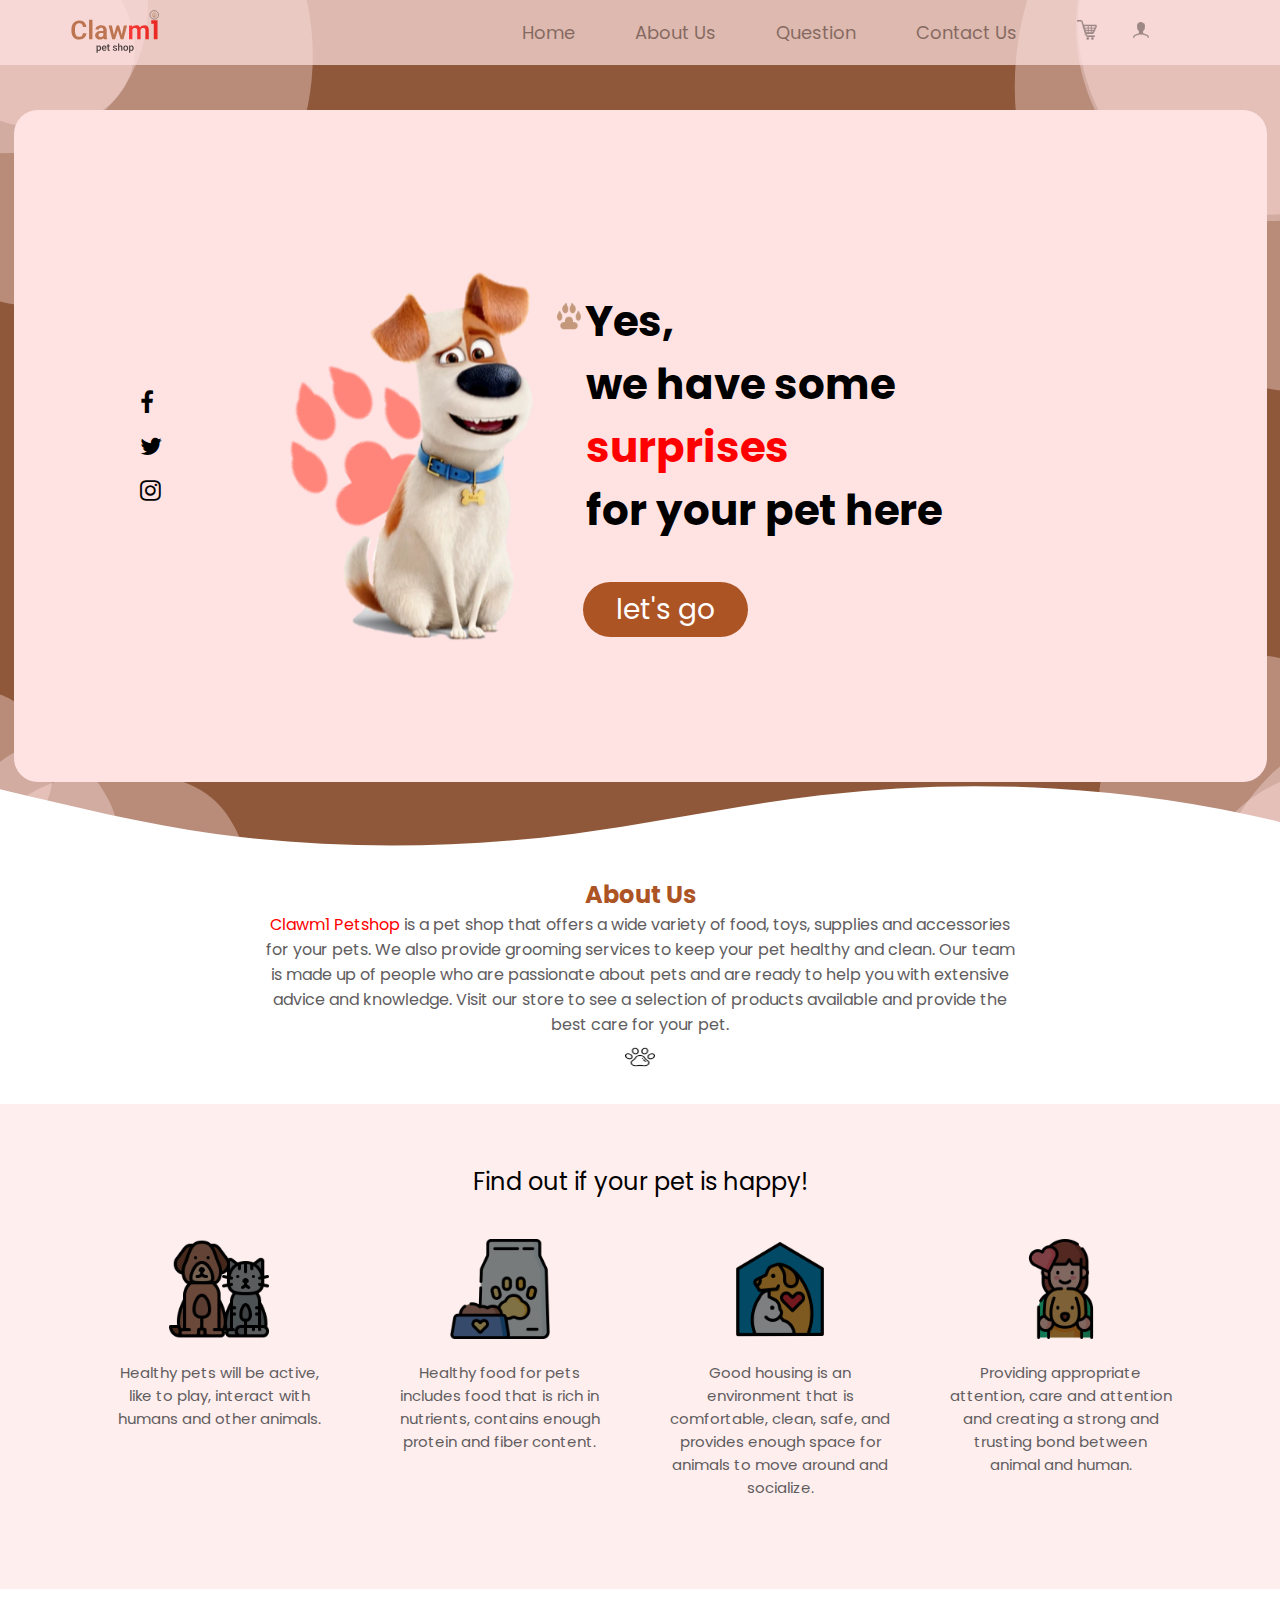
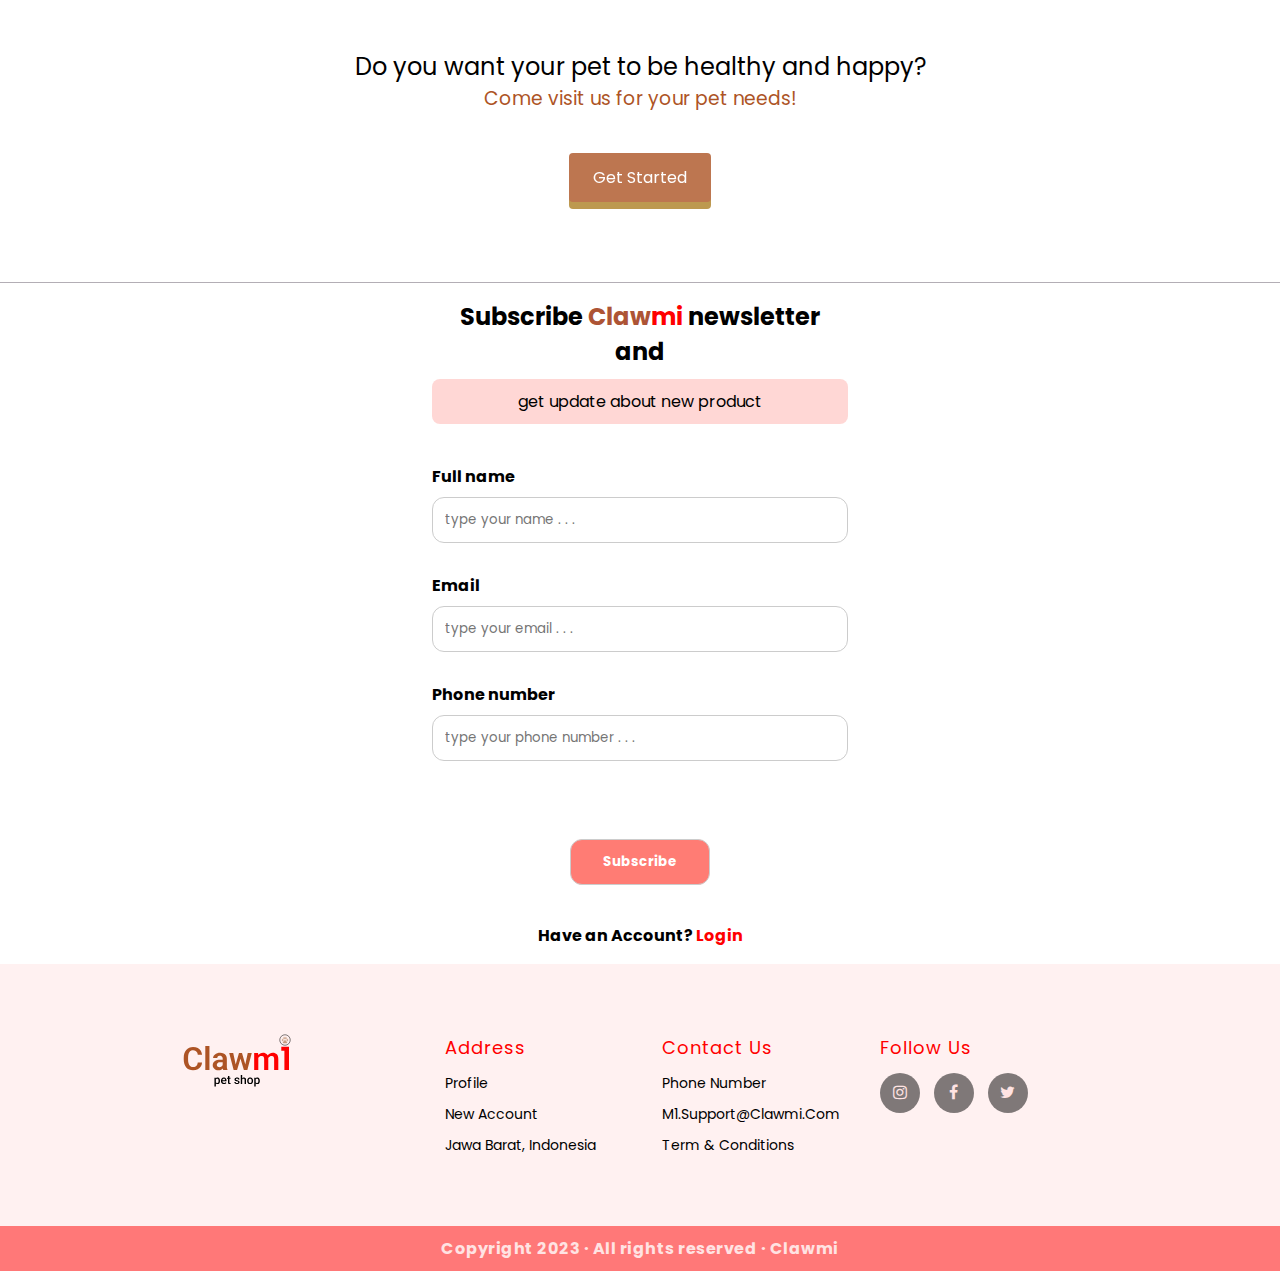
==== commit a61911df: "update for form and footer" ====
--- a/index.html
+++ b/index.html
@@ -168,58 +168,63 @@
           </div>
         <!--form part-->
         <div class="container-form">
-            <div class="form-logo">
-              <img src="./m1-form/clawlogo.svg" alt="" />
-            </div>
-            <div class="form-detail">
-              <h2>Subscribe to Our Newsletter</h2>
-              <p>
-                Fill out your information below to be signed up for our informative
-                newsletter
-              </p>
-            </div>
-      
-            <div class="form-input">
-              <form action="#">
-                <input type="text" placeholder="Full Name" name="name" required />
-                <input type="text" placeholder="Email Address" name="mail" required />
-                <input type="text" placeholder="Phone Number" name="phone" required />
-                <label>Add me to your mailing list</label><br />
-                <input type="checkbox" checked="checked" name="subscribe" /> I agree
-                to receive e-mails from your company and your terms and conditions.
-                <div class="button-form">
-                  <div class="submit">
-                    <input type="submit" value="Subscribe" />
-                  </div>
-                  <div class="login">
-                    <input type="submit" value="Login" />
-                  </div>
-                </div>
-              </form>
-            </div>
+          <div class="form-logo">
+            <h2>Subscribe <span class="claw">Claw</span><span class="mi">mi</span> newsletter <br> and</h2>
+          </div>
+          <div class="form-detail">
+            <p>get update about new product</p>
+          </div>
+          <div class="form-input">
+            <form action="#">
+              <label>Full name</label>
+              <input type="text" placeholder="type your name . . ." name="name" required />
+              <label>Email</label>
+              <input type="text" placeholder="type your email . . . " name="mail" required />
+              <label>Phone number</label>
+              <input
+                type="tel"
+                placeholder="type your phone number . . ."
+                name="password"
+                required
+              />
+              <div class="button-form">
+                <div class="submit">
+                  <input type="submit" value="Subscribe" />
+                </div>
+                <div class="login-log">
+                  <label>Have an Account? <a class="mi" href="#">Login</a></label>
+                </div>
+              </div>
+            </form>
+          </div>
           </div>
         <!--footer part-->
         <div class="footer">
             <div class="container-footer">
                 <div class="row">
+                  <div class="footer-item footer-logo">
+                    <img src="./m1-header/asset/clawmi.svg" alt="logo">
+                  </div>
                     <div class="footer-item">
-                        <h3>ADDRESS</h3>
+                        <h3>Address</h3>
                         <ul>
-                            <li><a href="#">Bandung</a></li>
+                            <li><a href="#">Profile</a></li>
+                            <li><a href="#">New account</a></li>
                             <li><a href="#">Jawa Barat, Indonesia</a></li>
                         </ul>
                     </div>
             
                     <div class="footer-item">
-                        <h3>FOLLOW US</h3>
+                        <h3>Contact Us</h3>
                         <ul>
-                            <li><a href="#">08123456****</a></li>
-                            <li><a href="#">m1clawfipetshop@gmail.com</a></li>
+                            <li><a href="#">Phone number</a></li>
+                            <li><a href="#">m1.support@clawmi.com</a></li>
+                            <li><a href="#">Term & Conditions</a></li>
                         </ul>
                     </div>
             
                     <div class="footer-item">
-                        <h3>CONTACT US</h3>
+                        <h3>Follow us</h3>
                         <div class="btn-footer">
                             <a href="#" class="btn instagram" ><span class="fa fa-instagram"></span></a>
                             <a href="#" class="btn facebook" ><span class="fa fa-facebook"></span></a>
@@ -228,7 +233,8 @@
                     </div>
                 </div>
                 <div class="footer-copyright">
-                    <h4>Copyright 2023 M1 Clawfi Pet Shop</h4>
+                    <h4>Copyright 2023 · All rights reserved ·
+                      Clawmi</h4>
                 </div>
             </div>
         </div>
--- a/m1-form/form.css
+++ b/m1-form/form.css
@@ -1,16 +1,19 @@
+@import url("https://fonts.googleapis.com/css2?family=Poppins:wght@300&display=swap");
 /*START STYLE CSS FOR UNIVERSAL */
 * {
   margin: 0;
   padding: 0;
   box-sizing: border-box;
+  font-family: "Poppins", sans-serif;
 }
 /*END STYLE CSS FOR UNIVERSAL */
 
 /*START STYLE CSS FORMULIR */
-input[type="text"] {
+input[type="text"],
+input[type="tel"] {
   width: 100%;
   padding: 12px;
-  margin: 8px 0;
+  margin: 8px 0 30px 0;
   display: inline-block;
   border: 1px solid #ccc;
   box-sizing: border-box;
@@ -23,10 +26,11 @@
   margin-top: 10px;
 }
 input[type="submit"] {
-  background-color: #ad5425;
+  background-color: rgba(255, 124, 116, 1);
   color: white;
   border: none;
   width: 100%;
+  font-weight: bold;
   padding: 12px;
   margin: 8px 0;
   border-radius: 8px;
@@ -39,6 +43,7 @@
 input[type="submit"]:hover {
   opacity: 0.8;
 }
+
 
 .container-form {
   width: 35%;
@@ -54,11 +59,44 @@
 .form-detail {
   width: 100%;
   padding: 10px;
-  background-color: rgba(173, 84, 37, 0.2);
-  margin-top: 30px;
-  margin-bottom: 20px;
+  background-color: rgba(255, 124, 116, 0.3);
+  margin-top: 10px;
+  margin-bottom: 40px;
   text-align: center;
   border-radius: 8px;
+}
+.form-input label {
+  font-weight: bold;
+}
+
+.form-input input{
+  border-radius: 12px;
+}
+
+.login-log {
+  text-align: center;
+  margin-top: 30px;
+}
+
+.claw{
+  color: #ad5435;
+}
+
+.mi{
+  color: #ff0000;
+}
+
+.button-form{
+  padding-top: 40px;
+}
+
+.submit{
+  width: 140px;
+  margin: auto;
+}
+
+.padding-top-sm{
+  padding-top: 30px;
 }
 /*END STYLE CSS FORMULIR */
 
--- a/m1-footer/stylesheet.css
+++ b/m1-footer/stylesheet.css
@@ -4,19 +4,24 @@
 }
 
 .footer {
-    background-color: #ffe3e3;
+    background-color: rgba(255, 227, 227, 0.5);
     box-sizing: border-box;
-    padding: 70px 0;
+    padding: 70px 0 0 0;
+    margin: auto;
+    
 }
 
-.container-footer {
+.container {
     max-width: 1170px;
     margin: auto;
+    
 }
 
 .row {
     display: flex;
     flex-wrap: wrap;
+    flex-direction: row;
+    justify-content: center;
 }
 
 ul {
@@ -24,17 +29,18 @@
 }
 
 .footer-item {
-    width: 30.5%;
-    padding: 0 15px;
+    width: 17%;
+    padding: 0 5px 0 0;
 }
 
 .footer-item h3 {
-    color: #ad5425;
-    font-size: 20px;
-    margin-bottom: 35px;
+    color: #ff0000;
+    font-size: 18px;
+    margin-bottom: 12px;
     letter-spacing: 1px;
     text-transform: capitalize;
     position: relative;
+    font-weight: normal;
 }
 
 .footer-item ul li {
@@ -42,7 +48,7 @@
 }
 
 .footer-item ul li a {
-    font-size: 16px;
+    font-size: 14px;
     color: black;
     text-decoration: none;
     text-transform: capitalize;
@@ -70,7 +76,7 @@
 }
 
 .footer-copyright {
-    background-color: #ad5425;
+    background-color: rgba(255, 0, 0, 0.5);
     color: #ffe3e3;
     text-align: center;
     width: 100%;
@@ -78,4 +84,8 @@
     letter-spacing: 0.5px;
     padding: 10px 0;
     margin-top: 60px;
+}
+
+.footer-logo{
+    width: 20.5%;
 }--- a/m1-footer/responsive.css
+++ b/m1-footer/responsive.css
@@ -1,6 +1,9 @@
 @media (max-width: 1000px) {
     .footer-item {
         width: 100%;
+        padding: 0 15px;
+        margin-bottom: 30px;
+        text-align: center;
     }
 }
 
@@ -9,5 +12,7 @@
         width: 100%;
         padding: 0 15px;
         margin-bottom: 30px;
+
+        text-align: center;
     }
 }--- a/css/style.css
+++ b/css/style.css
@@ -13,7 +13,7 @@
 .main-wrapper{
     padding: 30px 0;
     position: relative;
-    background-image: url("data:image/svg+xml,%3csvg xmlns='http://www.w3.org/2000/svg' version='1.1' xmlns:xlink='http://www.w3.org/1999/xlink' xmlns:svgjs='http://svgjs.com/svgjs' width='1440' height='1000' preserveAspectRatio='none' viewBox='0 0 1440 1000'%3e%3cg mask='url(%26quot%3b%23SvgjsMask1048%26quot%3b)' fill='none'%3e%3crect width='1440' height='1000' x='0' y='0' fill='rgba(143%2c 88%2c 58%2c 1)'%3e%3c/rect%3e%3cpath d='M-193.16 59.82 a252.98 252.98 0 1 0 505.96 0 a252.98 252.98 0 1 0 -505.96 0z' fill='rgba(255%2c 227%2c 227%2c 0.38)' class='triangle-float1'%3e%3c/path%3e%3cpath d='M-139.99 6.66 a146.65 146.65 0 1 0 293.3 0 a146.65 146.65 0 1 0 -293.3 0z' fill='rgba(255%2c 227%2c 227%2c 0.38)' class='triangle-float2'%3e%3c/path%3e%3cpath d='M40.906%2c131.672C74.604%2c131.559%2c108.779%2c119.002%2c125.358%2c89.664C141.719%2c60.711%2c134.795%2c25.069%2c117.034%2c-3.047C100.538%2c-29.161%2c71.779%2c-43.074%2c40.906%2c-44.024C8.037%2c-45.036%2c-26.142%2c-35.741%2c-43.797%2c-7.997C-62.639%2c21.611%2c-62.728%2c60.224%2c-44.53%2c90.232C-26.939%2c119.239%2c6.982%2c131.785%2c40.906%2c131.672' fill='rgba(255%2c 227%2c 227%2c 0.38)' class='triangle-float2'%3e%3c/path%3e%3cpath d='M1020.03 86.64 a306.61 306.61 0 1 0 613.22 0 a306.61 306.61 0 1 0 -613.22 0z' fill='rgba(255%2c 227%2c 227%2c 0.38)' class='triangle-float1'%3e%3c/path%3e%3cpath d='M1076.07 30.59 a194.52 194.52 0 1 0 389.04 0 a194.52 194.52 0 1 0 -389.04 0z' fill='rgba(255%2c 227%2c 227%2c 0.38)' class='triangle-float1'%3e%3c/path%3e%3cpath d='M1078.17 28.51 a190.34 190.34 0 1 0 380.68 0 a190.34 190.34 0 1 0 -380.68 0z' fill='rgba(255%2c 227%2c 227%2c 0.38)' class='triangle-float1'%3e%3c/path%3e%3cpath d='M-107.62 774.28 a81.9 81.9 0 1 0 163.8 0 a81.9 81.9 0 1 0 -163.8 0z' fill='rgba(255%2c 227%2c 227%2c 0.38)' class='triangle-float2'%3e%3c/path%3e%3cpath d='M94.942%2c1040.03C149.347%2c1040.668%2c204.141%2c1020.801%2c232.292%2c974.241C261.337%2c926.202%2c261.885%2c863.135%2c229.71%2c817.133C200.967%2c776.037%2c144.938%2c773.934%2c94.942%2c777.864C53.019%2c781.159%2c16.178%2c801.047%2c-7.529%2c835.78C-35.417%2c876.638%2c-59.123%2c926.868%2c-36.94%2c971.084C-13.099%2c1018.606%2c41.779%2c1039.407%2c94.942%2c1040.03' fill='rgba(255%2c 227%2c 227%2c 0.38)' class='triangle-float3'%3e%3c/path%3e%3cpath d='M42.884%2c949.463C77.224%2c947.941%2c97.922%2c914.212%2c112.558%2c883.11C124.726%2c857.253%2c124.973%2c828.458%2c111.745%2c803.127C97.33%2c775.522%2c74.026%2c749.741%2c42.884%2c749.685C11.675%2c749.629%2c-10.748%2c775.883%2c-26.405%2c802.88C-42.132%2c829.996%2c-51.775%2c861.461%2c-38.379%2c889.801C-22.987%2c922.363%2c6.902%2c951.058%2c42.884%2c949.463' fill='rgba(255%2c 227%2c 227%2c 0.38)' class='triangle-float3'%3e%3c/path%3e%3cpath d='M1098.84 807.84 a149 149 0 1 0 298 0 a149 149 0 1 0 -298 0z' fill='rgba(255%2c 227%2c 227%2c 0.38)' class='triangle-float3'%3e%3c/path%3e%3cpath d='M1329.756%2c1020.129C1379.35%2c1020.07%2c1430.055%2c1004.904%2c1456.148%2c962.729C1483.482%2c918.547%2c1481.841%2c861.935%2c1455.234%2c817.311C1429.246%2c773.726%2c1380.388%2c747.362%2c1329.756%2c750.754C1283.912%2c753.825%2c1253.948%2c792.939%2c1230.37%2c832.375C1205.89%2c873.319%2c1180.52%2c920.871%2c1202.838%2c963.032C1226.099%2c1006.976%2c1280.035%2c1020.189%2c1329.756%2c1020.129' fill='rgba(255%2c 227%2c 227%2c 0.38)' class='triangle-float2'%3e%3c/path%3e%3cpath d='M1357.047%2c1065.984C1413.975%2c1065.801%2c1471.445%2c1048.731%2c1502.565%2c1001.062C1536.632%2c948.88%2c1546.308%2c879.682%2c1513.099%2c826.95C1481.472%2c776.73%2c1416.36%2c767.931%2c1357.047%2c769.993C1302.138%2c771.902%2c1248.144%2c790.785%2c1218.717%2c837.182C1187.134%2c886.98%2c1179.39%2c951.539%2c1209.899%2c1002.002C1239.558%2c1051.058%2c1299.722%2c1066.168%2c1357.047%2c1065.984' fill='rgba(255%2c 227%2c 227%2c 0.38)' class='triangle-float1'%3e%3c/path%3e%3c/g%3e%3cdefs%3e%3cmask id='SvgjsMask1048'%3e%3crect width='1440' height='1000' fill='white'%3e%3c/rect%3e%3c/mask%3e%3cstyle%3e %40keyframes float1 %7b 0%25%7btransform: translate(0%2c 0)%7d 50%25%7btransform: translate(-10px%2c 0)%7d 100%25%7btransform: translate(0%2c 0)%7d %7d .triangle-float1 %7b animation: float1 5s infinite%3b %7d %40keyframes float2 %7b 0%25%7btransform: translate(0%2c 0)%7d 50%25%7btransform: translate(-5px%2c -5px)%7d 100%25%7btransform: translate(0%2c 0)%7d %7d .triangle-float2 %7b animation: float2 4s infinite%3b %7d %40keyframes float3 %7b 0%25%7btransform: translate(0%2c 0)%7d 50%25%7btransform: translate(0%2c -10px)%7d 100%25%7btransform: translate(0%2c 0)%7d %7d .triangle-float3 %7b animation: float3 6s infinite%3b %7d %3c/style%3e%3c/defs%3e%3c/svg%3e");
+    background-image: url("./assets/Animated-Shape-corner.svg");
 }
 .main{
    margin: auto ;
@@ -22,7 +22,7 @@
    background-color: #ffe3e3;
    border-radius: 24px;
    margin-top: 80px;
-   margin-bottom: 30px;
+   margin-bottom: 35px;
 }
 .container{
  display: flex;
